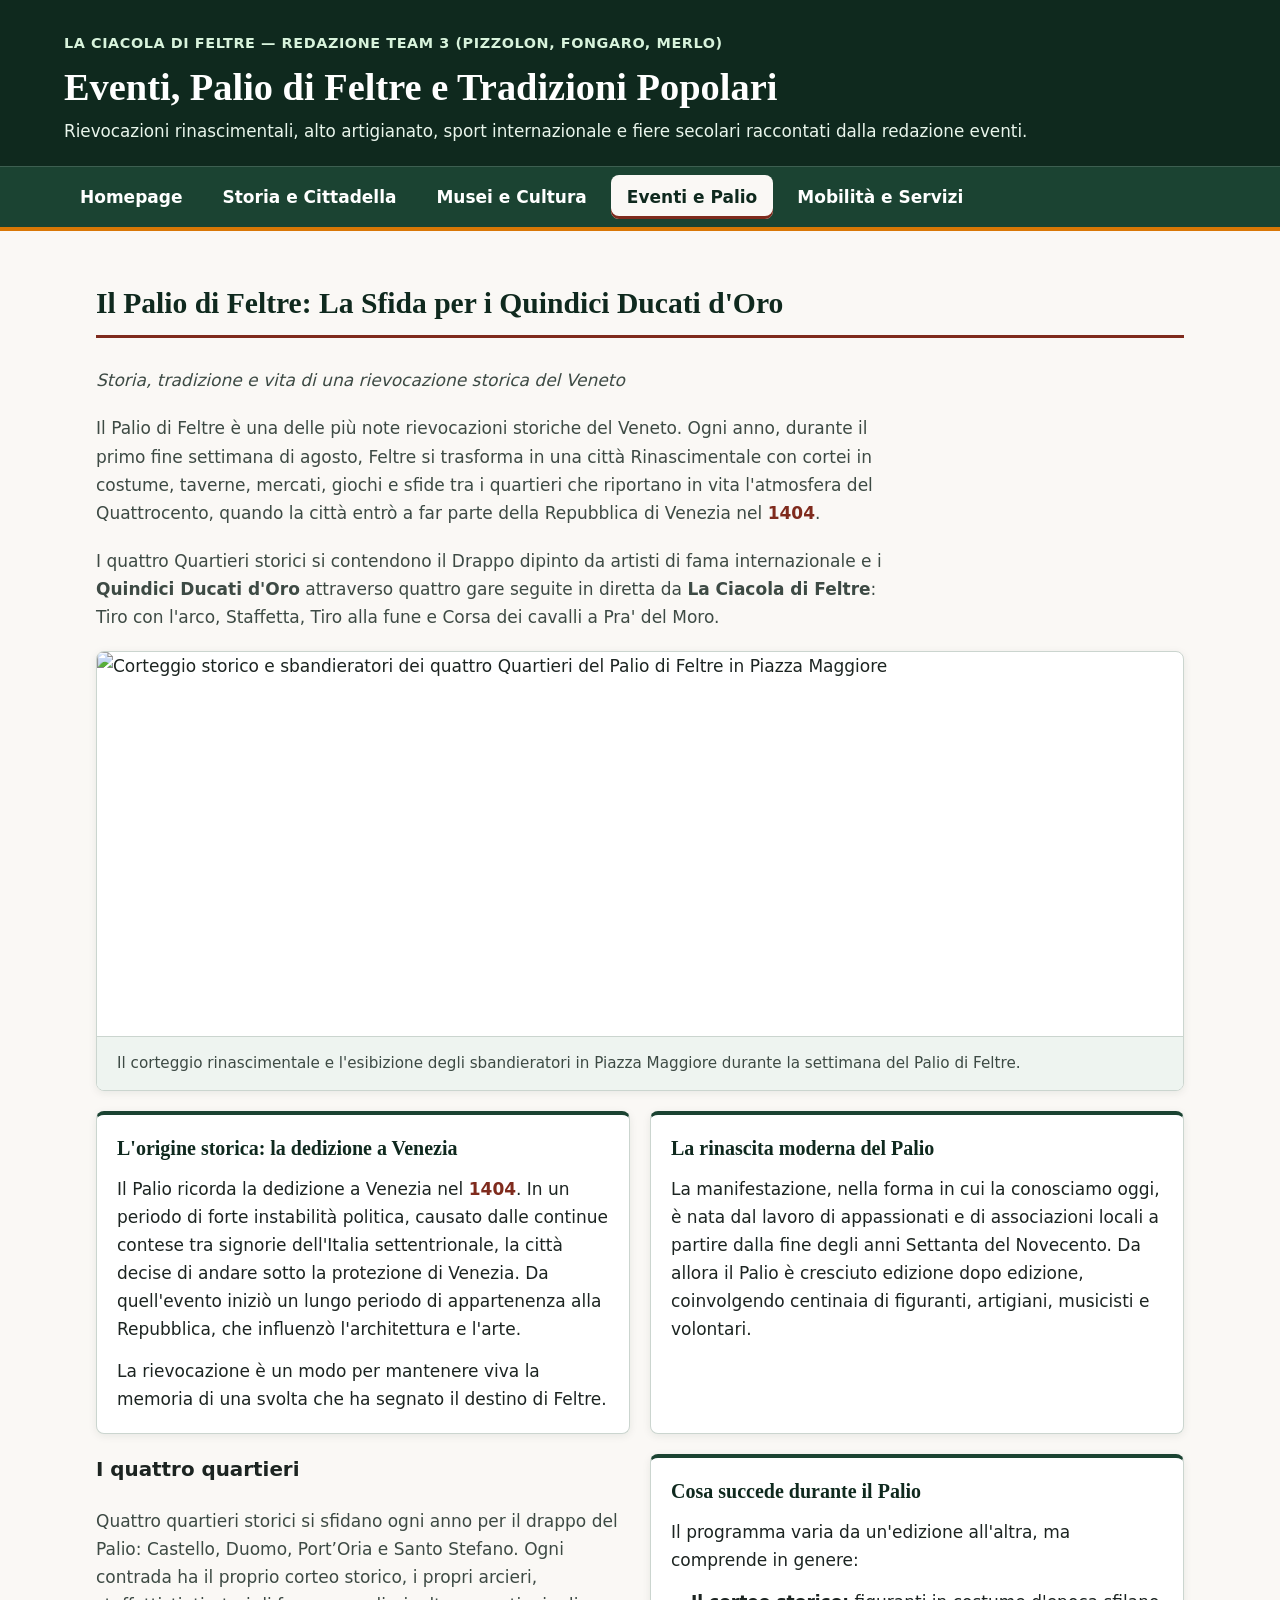
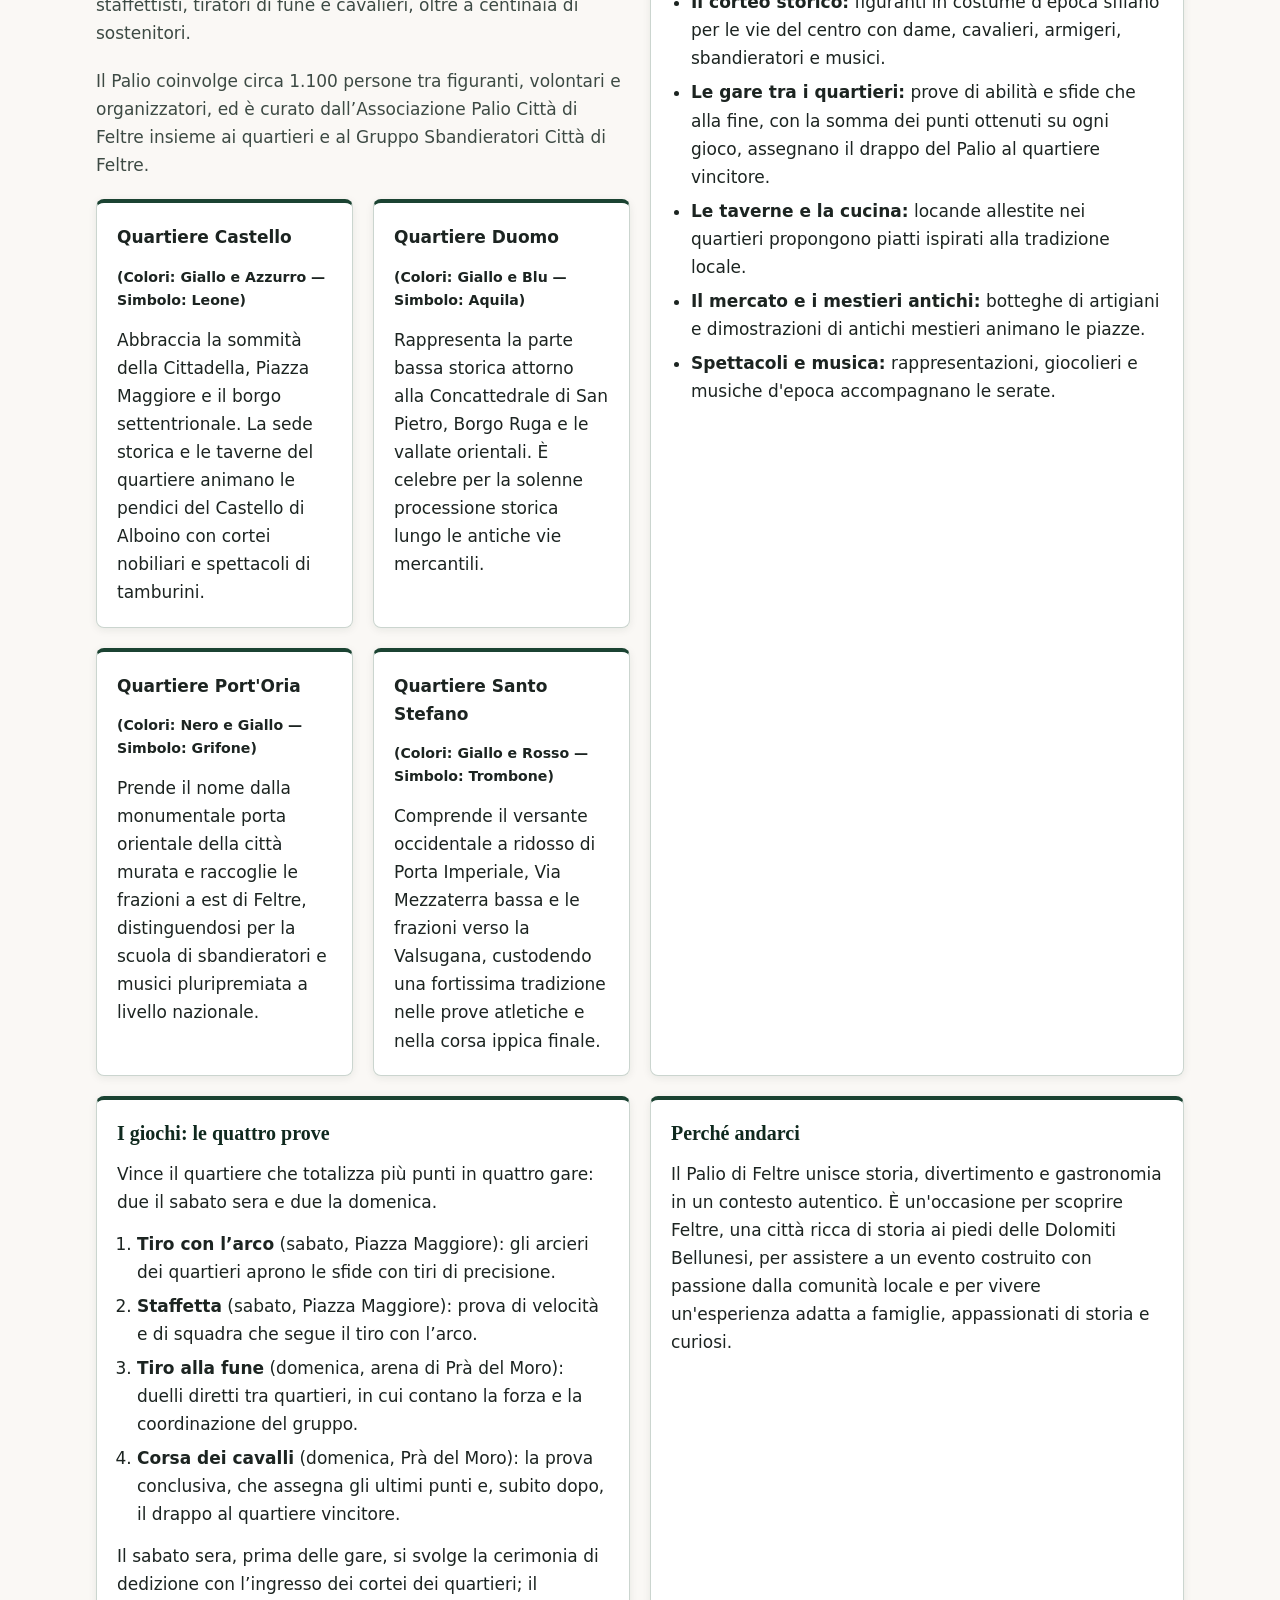
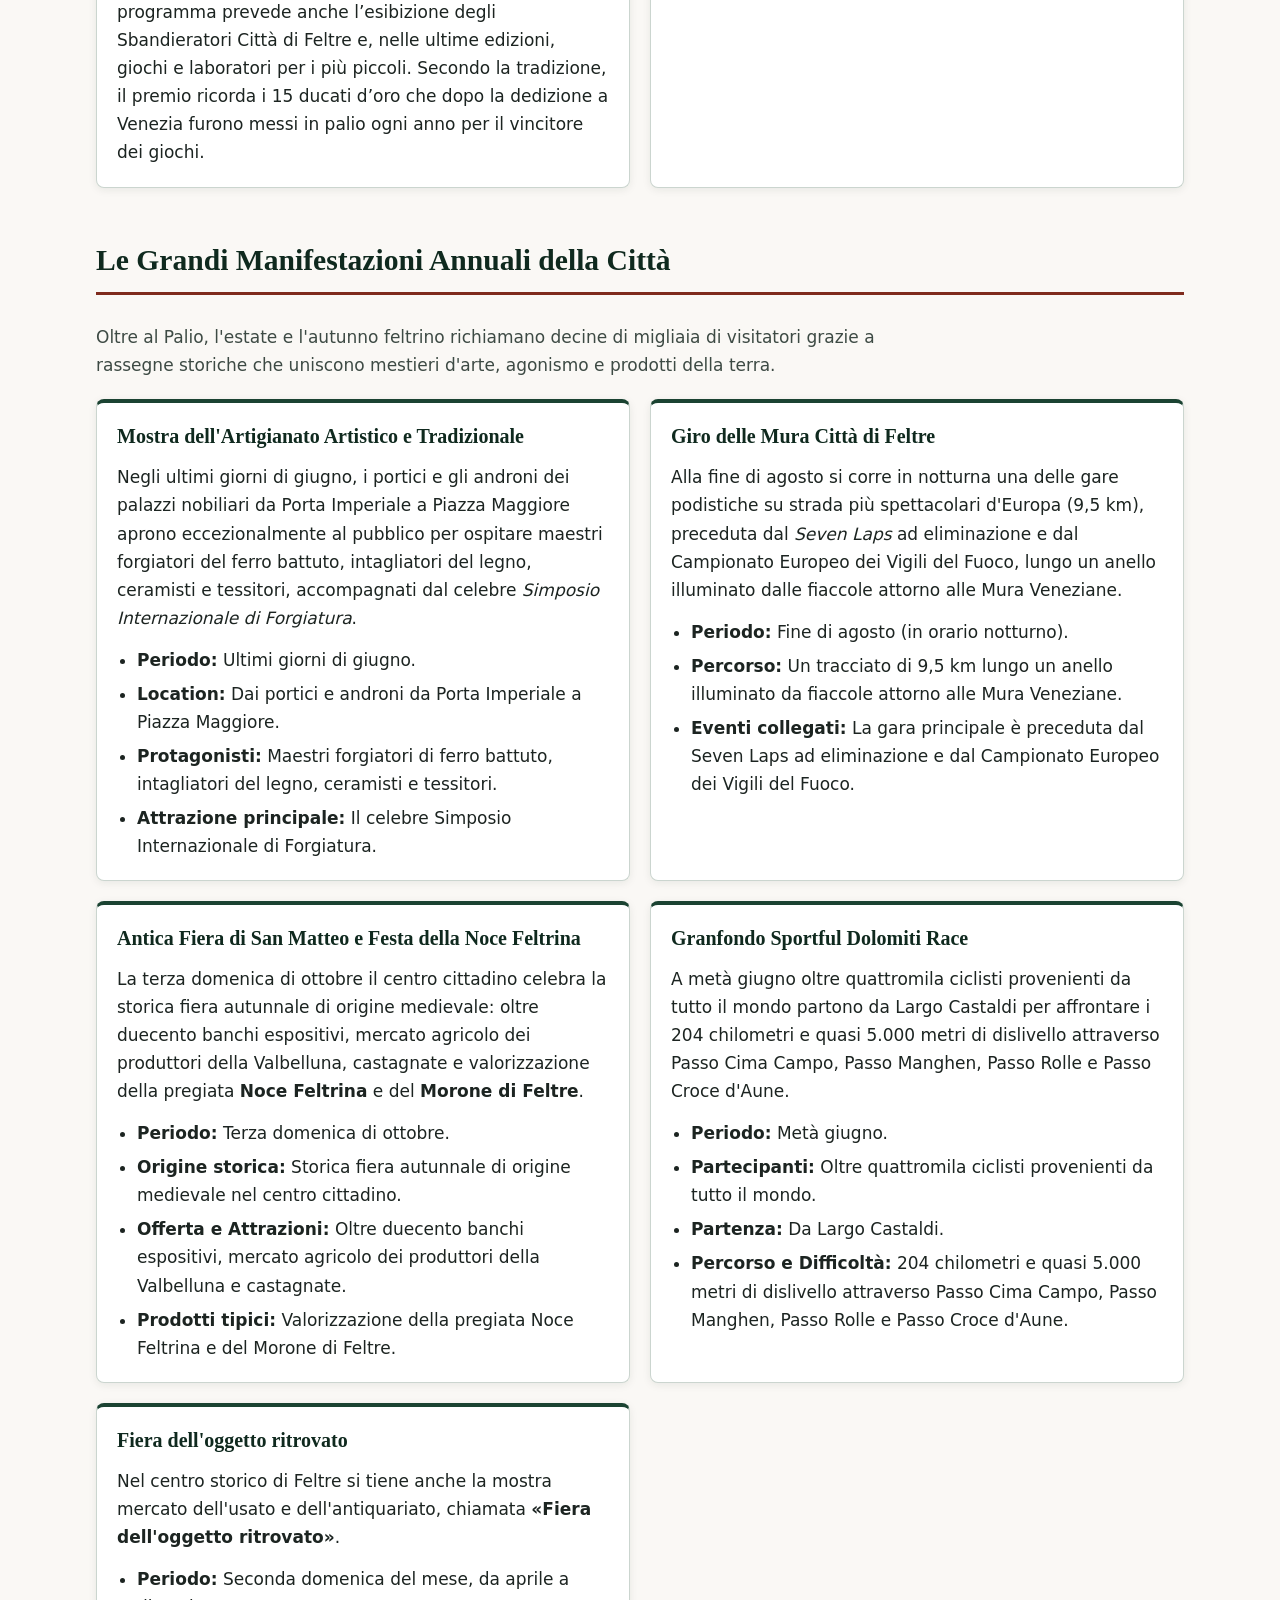
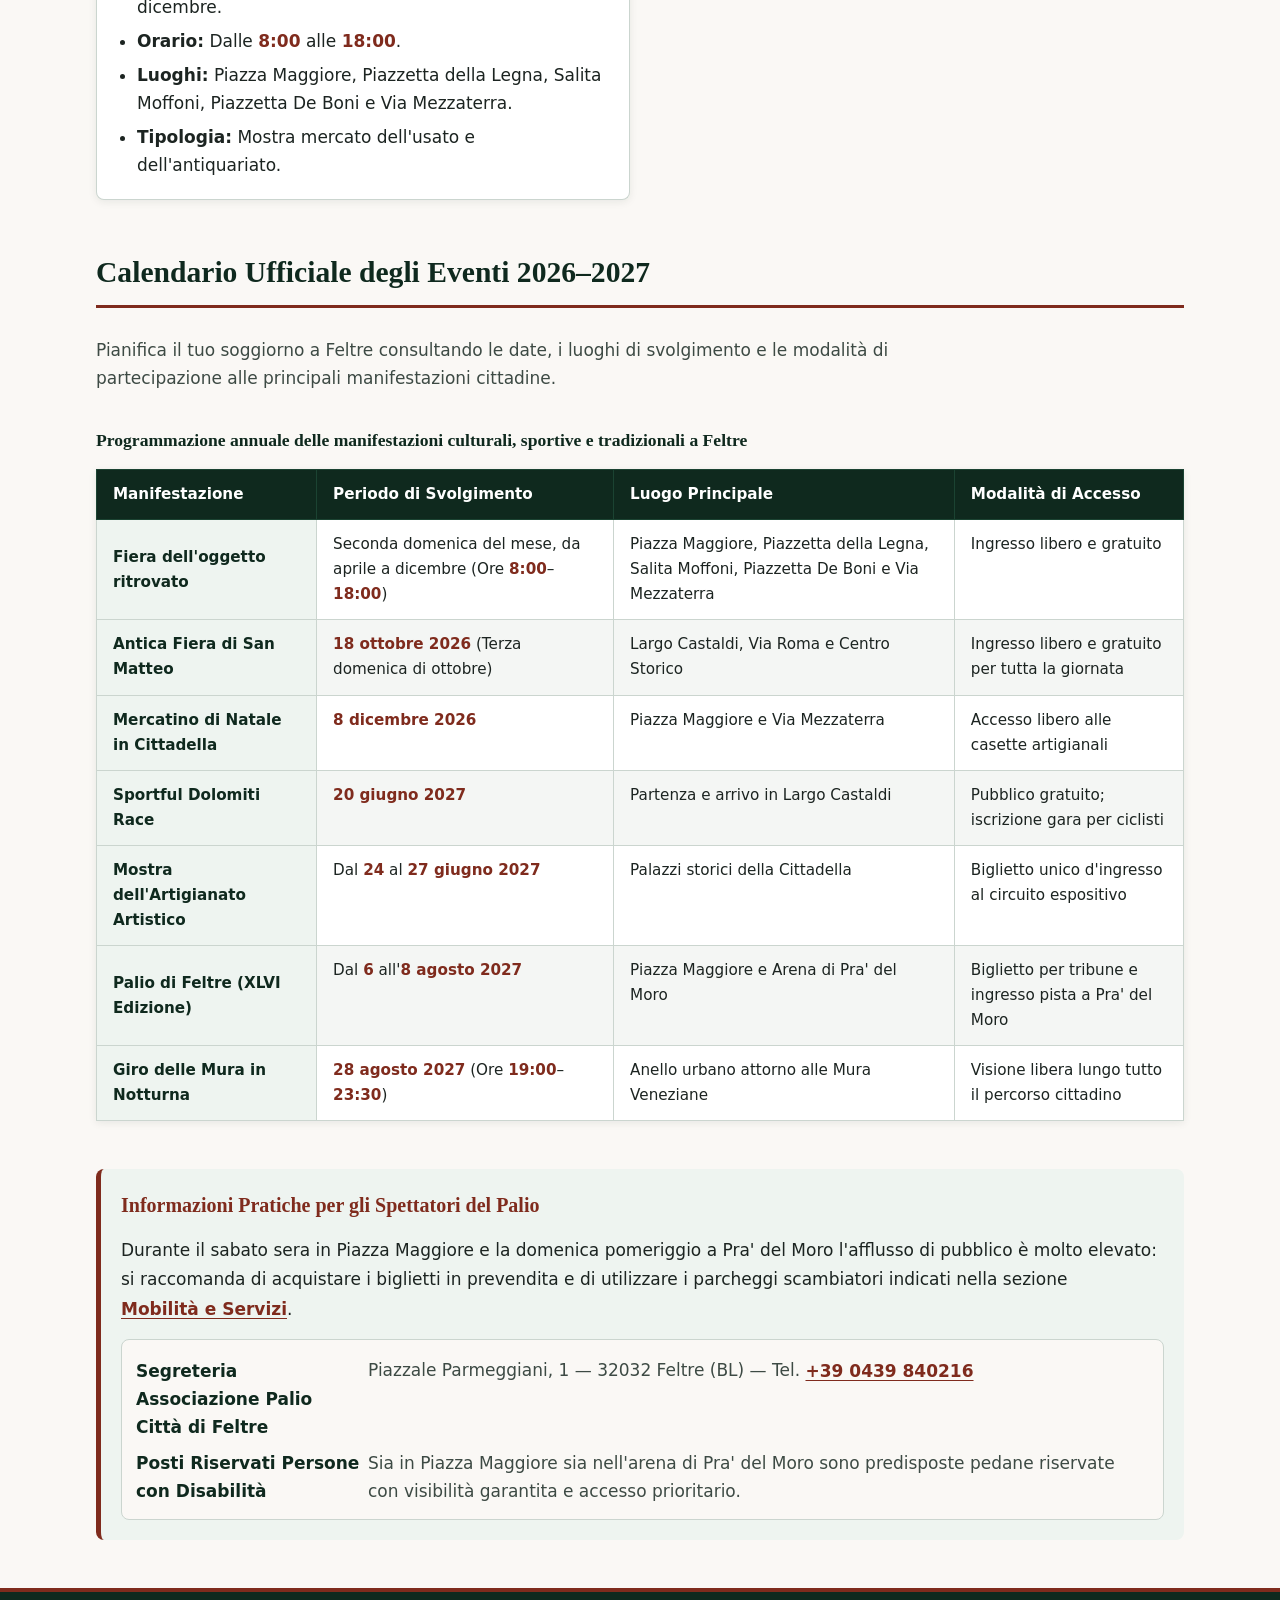
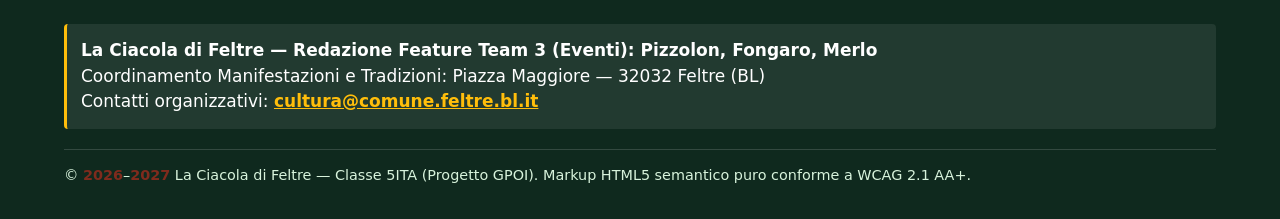
==== eventi01.html @ 7d711fff "File eventi01.html: file con le informazioni aggiunte" ====
<!DOCTYPE html>
<html lang="it">
<head>
  <meta charset="utf-8">
  <meta name="viewport" content="width=device-width, initial-scale=1.0">
  <meta name="description" content="La Ciacola di Feltre — Redazione Team 3: il Palio dei Quindici Ducati d'Oro, la Mostra dell'Artigianato Artistico, il Giro delle Mura e la Fiera di San Matteo.">
  <title>Eventi, Palio e Manifestazioni Tradizionali — La Ciacola di Feltre</title>
  <link rel="stylesheet" href="css/style.css">
</head>
<body>
  <a href="#contenuto-principale" class="salto-contenuto">Salta al contenuto principale</a>

  <header>
    <p>La Ciacola di Feltre — Redazione Team 3 (Pizzolon, Fongaro, Merlo)</p>
    <h1>Eventi, Palio di Feltre e Tradizioni Popolari</h1>
    <p>Rievocazioni rinascimentali, alto artigianato, sport internazionale e fiere secolari raccontati dalla redazione eventi.</p>
    <nav aria-label="Navigazione principale">
      <ul>
        <li><a href="index.html">Homepage</a></li>
        <li><a href="storia.html">Storia e Cittadella</a></li>
        <li><a href="musei.html">Musei e Cultura</a></li>
        <li><a href="eventi.html" aria-current="page">Eventi e Palio</a></li>
        <li><a href="mobilita.html">Mobilità e Servizi</a></li>
      </ul>
    </nav>
  </header>
  <main id="contenuto-principale">
    <section aria-labelledby="titolo-palio-feltre">
      <h2 id="titolo-palio-feltre">Il Palio di Feltre: La Sfida per i Quindici Ducati d'Oro</h2>
      <p><em>Storia, tradizione e vita di una rievocazione storica del Veneto</em></p>
      <p>Il Palio di Feltre è una delle più note rievocazioni storiche del Veneto. Ogni anno, durante il primo fine settimana di agosto, Feltre si trasforma in una città Rinascimentale con cortei in costume, taverne, mercati, giochi e sfide tra i quartieri che riportano in vita l'atmosfera del Quattrocento, quando la città entrò a far parte della Repubblica di Venezia nel <time datetime="1404">1404</time>.</p>
      <p>I quattro Quartieri storici si contendono il Drappo dipinto da artisti di fama internazionale e i <strong>Quindici Ducati d'Oro</strong> attraverso quattro gare seguite in diretta da <strong>La Ciacola di Feltre</strong>: Tiro con l'arco, Staffetta, Tiro alla fune e Corsa dei cavalli a Pra' del Moro.</p>

      <figure>
        <img src="https://primabelluno.it/media/2023/08/364768665_595101189445616_181986251767498162_n.jpg" alt="Corteggio storico e sbandieratori dei quattro Quartieri del Palio di Feltre in Piazza Maggiore" width="800" height="450">
        <figcaption>Il corteggio rinascimentale e l'esibizione degli sbandieratori in Piazza Maggiore durante la settimana del Palio di Feltre.</figcaption>
      </figure>

      <article>
        <h3>L'origine storica: la dedizione a Venezia</h3>
        <p>Il Palio ricorda la dedizione a Venezia nel <time datetime="1404">1404</time>. In un periodo di forte instabilità politica, causato dalle continue contese tra signorie dell'Italia settentrionale, la città decise di andare sotto la protezione di Venezia. Da quell'evento iniziò un lungo periodo di appartenenza alla Repubblica, che influenzò l'architettura e l'arte.</p>
        <p>La rievocazione è un modo per mantenere viva la memoria di una svolta che ha segnato il destino di Feltre.</p>
      </article>

      <article>
        <h3>La rinascita moderna del Palio</h3>
        <p>La manifestazione, nella forma in cui la conosciamo oggi, è nata dal lavoro di appassionati e di associazioni locali a partire dalla fine degli anni Settanta del Novecento. Da allora il Palio è cresciuto edizione dopo edizione, coinvolgendo centinaia di figuranti, artigiani, musicisti e volontari.</p>
      </article>

      <section aria-labelledby="titolo-quattro-quartieri">
        <h3 id="titolo-quattro-quartieri">I quattro quartieri</h3>
        <p>Quattro quartieri storici si sfidano ogni anno per il drappo del Palio: Castello, Duomo, Port’Oria e Santo Stefano. Ogni contrada ha il proprio corteo storico, i propri arcieri, staffettisti, tiratori di fune e cavalieri, oltre a centinaia di sostenitori.</p>
        <p>Il Palio coinvolge circa 1.100 persone tra figuranti, volontari e organizzatori, ed è curato dall’Associazione Palio Città di Feltre insieme ai quartieri e al Gruppo Sbandieratori Città di Feltre.</p>

        <article>
          <h4>Quartiere Castello</h4><h5>(Colori: Giallo e Azzurro — Simbolo: Leone)</h5>
          <p>Abbraccia la sommità della Cittadella, Piazza Maggiore e il borgo settentrionale. La sede storica e le taverne del quartiere animano le pendici del Castello di Alboino con cortei nobiliari e spettacoli di tamburini.</p>
        </article>

        <article>
          <h4>Quartiere Duomo</h4><h5>(Colori: Giallo e Blu — Simbolo: Aquila)</h5>
          <p>Rappresenta la parte bassa storica attorno alla Concattedrale di San Pietro, Borgo Ruga e le vallate orientali. È celebre per la solenne processione storica lungo le antiche vie mercantili.</p>
        </article>

        <article>
          <h4>Quartiere Port'Oria</h4><h5>(Colori: Nero e Giallo — Simbolo: Grifone)</h5>
          <p>Prende il nome dalla monumentale porta orientale della città murata e raccoglie le frazioni a est di Feltre, distinguendosi per la scuola di sbandieratori e musici pluripremiata a livello nazionale.</p>
        </article>

        <article>
          <h4>Quartiere Santo Stefano</h4><h5>(Colori: Giallo e Rosso — Simbolo: Trombone)</h5>
          <p>Comprende il versante occidentale a ridosso di Porta Imperiale, Via Mezzaterra bassa e le frazioni verso la Valsugana, custodendo una fortissima tradizione nelle prove atletiche e nella corsa ippica finale.</p>
        </article>
      </section>

      <article>
        <h3>Cosa succede durante il Palio</h3>
        <p>Il programma varia da un'edizione all'altra, ma comprende in genere:</p>
        <ul>
          <li><strong>Il corteo storico:</strong> figuranti in costume d'epoca sfilano per le vie del centro con dame, cavalieri, armigeri, sbandieratori e musici.</li>
          <li><strong>Le gare tra i quartieri:</strong> prove di abilità e sfide che alla fine, con la somma dei punti ottenuti su ogni gioco, assegnano il drappo del Palio al quartiere vincitore.</li>
          <li><strong>Le taverne e la cucina:</strong> locande allestite nei quartieri propongono piatti ispirati alla tradizione locale.</li>
          <li><strong>Il mercato e i mestieri antichi:</strong> botteghe di artigiani e dimostrazioni di antichi mestieri animano le piazze.</li>
          <li><strong>Spettacoli e musica:</strong> rappresentazioni, giocolieri e musiche d'epoca accompagnano le serate.</li>
        </ul>
      </article>

      <article>
        <h3>I giochi: le quattro prove</h3>
        <p>Vince il quartiere che totalizza più punti in quattro gare: due il sabato sera e due la domenica.</p>
        <ol>
          <li><strong>Tiro con l’arco</strong> (sabato, Piazza Maggiore): gli arcieri dei quartieri aprono le sfide con tiri di precisione.</li>
          <li><strong>Staffetta</strong> (sabato, Piazza Maggiore): prova di velocità e di squadra che segue il tiro con l’arco.</li>
          <li><strong>Tiro alla fune</strong> (domenica, arena di Prà del Moro): duelli diretti tra quartieri, in cui contano la forza e la coordinazione del gruppo.</li>
          <li><strong>Corsa dei cavalli</strong> (domenica, Prà del Moro): la prova conclusiva, che assegna gli ultimi punti e, subito dopo, il drappo al quartiere vincitore.</li>
        </ol>
        <p>Il sabato sera, prima delle gare, si svolge la cerimonia di dedizione con l’ingresso dei cortei dei quartieri; il programma prevede anche l’esibizione degli Sbandieratori Città di Feltre e, nelle ultime edizioni, giochi e laboratori per i più piccoli. Secondo la tradizione, il premio ricorda i 15 ducati d’oro che dopo la dedizione a Venezia furono messi in palio ogni anno per il vincitore dei giochi.</p>
      </article>

      <article>
        <h3>Perché andarci</h3>
        <p>Il Palio di Feltre unisce storia, divertimento e gastronomia in un contesto autentico. È un'occasione per scoprire Feltre, una città ricca di storia ai piedi delle Dolomiti Bellunesi, per assistere a un evento costruito con passione dalla comunità locale e per vivere un'esperienza adatta a famiglie, appassionati di storia e curiosi.</p>
      </article>
    </section>

    <section aria-labelledby="titolo-grandi-rassegne">
      <h2 id="titolo-grandi-rassegne">Le Grandi Manifestazioni Annuali della Città</h2>
      <p>Oltre al Palio, l'estate e l'autunno feltrino richiamano decine di migliaia di visitatori grazie a rassegne storiche che uniscono mestieri d'arte, agonismo e prodotti della terra.</p>

      <article> 
        <h3>Mostra dell'Artigianato Artistico e Tradizionale</h3>
        <p>Negli ultimi giorni di giugno, i portici e gli androni dei palazzi nobiliari da Porta Imperiale a Piazza Maggiore aprono eccezionalmente al pubblico per ospitare maestri forgiatori del ferro battuto, intagliatori del legno, ceramisti e tessitori, accompagnati dal celebre <em>Simposio Internazionale di Forgiatura</em>.</p>
        <ul>
          <li><strong>Periodo:</strong> Ultimi giorni di giugno.</li>
          <li><strong>Location:</strong> Dai portici e androni da Porta Imperiale a Piazza Maggiore.</li>
          <li><strong>Protagonisti:</strong> Maestri forgiatori di ferro battuto, intagliatori del legno, ceramisti e tessitori.</li>
          <li><strong>Attrazione principale:</strong> Il celebre Simposio Internazionale di Forgiatura.</li>
        </ul>
      </article>

      <!-- Contenitore della seconda manifestazione -->
      <article>
        <h3>Giro delle Mura Città di Feltre</h3>
        <p>Alla fine di agosto si corre in notturna una delle gare podistiche su strada più spettacolari d'Europa (9,5 km), preceduta dal <em>Seven Laps</em> ad eliminazione e dal Campionato Europeo dei Vigili del Fuoco, lungo un anello illuminato dalle fiaccole attorno alle Mura Veneziane.</p>
        <ul>
          <li><strong>Periodo:</strong> Fine di agosto (in orario notturno).</li>
          <li><strong>Percorso:</strong> Un tracciato di 9,5 km lungo un anello illuminato da fiaccole attorno alle Mura Veneziane.</li>
          <li><strong>Eventi collegati:</strong> La gara principale è preceduta dal Seven Laps ad eliminazione e dal Campionato Europeo dei Vigili del Fuoco.</li>
        </ul>
      </article>

      <!-- Contenitore della terza manifestazione -->
      <article>
        <h3>Antica Fiera di San Matteo e Festa della Noce Feltrina</h3>
        <p>La terza domenica di ottobre il centro cittadino celebra la storica fiera autunnale di origine medievale: oltre duecento banchi espositivi, mercato agricolo dei produttori della Valbelluna, castagnate e valorizzazione della pregiata <strong>Noce Feltrina</strong> e del <strong>Morone di Feltre</strong>.</p>
        <ul>
          <li><strong>Periodo:</strong> Terza domenica di ottobre.</li>
          <li><strong>Origine storica:</strong> Storica fiera autunnale di origine medievale nel centro cittadino.</li>
          <li><strong>Offerta e Attrazioni:</strong> Oltre duecento banchi espositivi, mercato agricolo dei produttori della Valbelluna e castagnate.</li>
          <li><strong>Prodotti tipici:</strong> Valorizzazione della pregiata Noce Feltrina e del Morone di Feltre.</li>
        </ul>
      </article>

      <!-- Contenitore della quarta manifestazione -->
      <article>
        <h3>Granfondo Sportful Dolomiti Race</h3>
        <p>A metà giugno oltre quattromila ciclisti provenienti da tutto il mondo partono da Largo Castaldi per affrontare i 204 chilometri e quasi 5.000 metri di dislivello attraverso Passo Cima Campo, Passo Manghen, Passo Rolle e Passo Croce d'Aune.</p>
        <ul>
          <li><strong>Periodo:</strong> Metà giugno.</li>
          <li><strong>Partecipanti:</strong> Oltre quattromila ciclisti provenienti da tutto il mondo.</li>
          <li><strong>Partenza:</strong> Da Largo Castaldi.</li>
          <li><strong>Percorso e Difficoltà:</strong> 204 chilometri e quasi 5.000 metri di dislivello attraverso Passo Cima Campo, Passo Manghen, Passo Rolle e Passo Croce d'Aune.</li>
        </ul>
      </article>

      <!-- Contenitore della quinta manifestazione -->
      <article>
        <h3>Fiera dell'oggetto ritrovato</h3>
        <p>Nel centro storico di Feltre si tiene anche la mostra mercato dell'usato e dell'antiquariato, chiamata <strong>«Fiera dell'oggetto ritrovato»</strong>.</p>
        <ul>
          <li><strong>Periodo:</strong> Seconda domenica del mese, da aprile a dicembre.</li>
          <li><strong>Orario:</strong> Dalle <time datetime="08:00">8:00</time> alle <time datetime="18:00">18:00</time>.</li>
          <li><strong>Luoghi:</strong> Piazza Maggiore, Piazzetta della Legna, Salita Moffoni, Piazzetta De Boni e Via Mezzaterra.</li>
          <li><strong>Tipologia:</strong> Mostra mercato dell'usato e dell'antiquariato.</li>
        </ul>
      </article>
    </section>
        
    <section aria-labelledby="titolo-calendario-tabella">
      <h2 id="titolo-calendario-tabella">Calendario Ufficiale degli Eventi 2026–2027</h2>
      <p>Pianifica il tuo soggiorno a Feltre consultando le date, i luoghi di svolgimento e le modalità di partecipazione alle principali manifestazioni cittadine.</p>

      <table>
        <caption>Programmazione annuale delle manifestazioni culturali, sportive e tradizionali a Feltre</caption>
        <thead>
          <tr>
            <th scope="col">Manifestazione</th>
            <th scope="col">Periodo di Svolgimento</th>
            <th scope="col">Luogo Principale</th>
            <th scope="col">Modalità di Accesso</th>
          </tr>
        </thead>
        <tbody>
          <tr>
            <th scope="row">Fiera dell'oggetto ritrovato</th>
            <td>Seconda domenica del mese, da aprile a dicembre (Ore <time datetime="08:00">8:00</time>–<time datetime="18:00">18:00</time>)</td>
            <td>Piazza Maggiore, Piazzetta della Legna, Salita Moffoni, Piazzetta De Boni e Via Mezzaterra</td>
            <td>Ingresso libero e gratuito</td>
          </tr>
          <tr>
            <th scope="row">Antica Fiera di San Matteo</th>
            <td><time datetime="2026-10-18">18 ottobre 2026</time> (Terza domenica di ottobre)</td>
            <td>Largo Castaldi, Via Roma e Centro Storico</td>
            <td>Ingresso libero e gratuito per tutta la giornata</td>
          </tr>
          <tr>
            <th scope="row">Mercatino di Natale in Cittadella</th>
            <td><time datetime="2026-12-08">8 dicembre 2026</time></td>
            <td>Piazza Maggiore e Via Mezzaterra</td>
            <td>Accesso libero alle casette artigianali</td>
          </tr>
          <tr>
            <th scope="row">Sportful Dolomiti Race</th>
            <td><time datetime="2027-06-20">20 giugno 2027</time></td>
            <td>Partenza e arrivo in Largo Castaldi</td>
            <td>Pubblico gratuito; iscrizione gara per ciclisti</td>
          </tr>
          <tr>
            <th scope="row">Mostra dell'Artigianato Artistico</th>
            <td>Dal <time datetime="2027-06-24">24</time> al <time datetime="2027-06-27">27 giugno 2027</time></td>
            <td>Palazzi storici della Cittadella</td>
            <td>Biglietto unico d'ingresso al circuito espositivo</td>
          </tr>
          <tr>
            <th scope="row">Palio di Feltre (XLVI Edizione)</th>
            <td>Dal <time datetime="2027-08-06">6</time> all'<time datetime="2027-08-08">8 agosto 2027</time></td>
            <td>Piazza Maggiore e Arena di Pra' del Moro</td>
            <td>Biglietto per tribune e ingresso pista a Pra' del Moro</td>
          </tr>
          <tr>
            <th scope="row">Giro delle Mura in Notturna</th>
            <td><time datetime="2027-08-28">28 agosto 2027</time> (Ore <time datetime="19:00">19:00</time>–<time datetime="23:30">23:30</time>)</td>
            <td>Anello urbano attorno alle Mura Veneziane</td>
            <td>Visione libera lungo tutto il percorso cittadino</td>
          </tr>
        </tbody>
      </table>
    </section>

    <aside aria-labelledby="titolo-consigli-palio">
      <h2 id="titolo-consigli-palio">Informazioni Pratiche per gli Spettatori del Palio</h2>
      <p>Durante il sabato sera in Piazza Maggiore e la domenica pomeriggio a Pra' del Moro l'afflusso di pubblico è molto elevato: si raccomanda di acquistare i biglietti in prevendita e di utilizzare i parcheggi scambiatori indicati nella sezione <a href="mobilita.html">Mobilità e Servizi</a>.</p>
      <dl>
        <dt>Segreteria Associazione Palio Città di Feltre</dt>
        <dd>Piazzale Parmeggiani, 1 — 32032 Feltre (BL) — Tel. <a href="tel:+390439840216">+39 0439 840216</a></dd>
        <dt>Posti Riservati Persone con Disabilità</dt>
        <dd>Sia in Piazza Maggiore sia nell'arena di Pra' del Moro sono predisposte pedane riservate con visibilità garantita e accesso prioritario.</dd>
      </dl>
    </aside>
  </main>

  

  <footer>
    <address>
      <strong>La Ciacola di Feltre — Redazione Feature Team 3 (Eventi): Pizzolon, Fongaro, Merlo</strong><br>
      Coordinamento Manifestazioni e Tradizioni: Piazza Maggiore — 32032 Feltre (BL)<br>
      Contatti organizzativi: <a href="mailto:cultura@comune.feltre.bl.it">cultura@comune.feltre.bl.it</a>
    </address>
    <p>&copy; <time datetime="2026">2026</time>–<time datetime="2027">2027</time> La Ciacola di Feltre — Classe 5ITA (Progetto GPOI). Markup HTML5 semantico puro conforme a WCAG 2.1 AA+.</p>
  </footer>
</body>
</html>
---- css/style.css ----
/* ==========================================================================
   PORTALE TURISTICO E CULTURALE CITTÀ DI FELTRE — "LA CIACCOLA"
   Classe 5ITA - Progetto GPOI (A.S. 2026/2027)
   Architettura CSS Mobile-First per HTML5 Semantico Puro (Zero div / Zero span)
   Conformità Accessibilità: WCAG 2.1 Livello AA+ (Contrasto >= 4.5:1)
   ========================================================================== */

:root {
  /* Palette Cromatica Istituzionale — Territorio Feltrino & Dolomiti Bellunesi */
  --colore-primario: #1b4332;          /* Verde Bosco Dolomitico (Contrasto su bianco: 10.8:1) */
  --colore-primario-scuro: #0f291e;    /* Verde Abete Profondo per header/footer (Contrasto: 15.2:1) */
  --colore-secondario: #7f2b1d;        /* Rosso Mattone Veneziano (Contrasto su bianco: 7.9:1) */
  --colore-accento: #d97706;           /* Oro Antico Palio di Feltre per bordi e dettagli */
  --colore-focus: #ffbe0b;             /* Giallo Ambra ad alto contrasto per :focus-visible */

  /* Superfici e Sfondi (Pietra Dolomia & Carta Antica) */
  --sfondo-pagina: #faf8f5;            /* Pietra Dolomia chiara */
  --sfondo-superficie: #ffffff;        /* Bianco puro per schede <article> e tabelle */
  --sfondo-evidenza: #eef4f0;          /* Salvia chiarissimo per <aside> e <figure> */
  --sfondo-tabella-pari: #f4f6f4;      /* Riga alternata tabelle per scansionabilità */

  /* Tipografia e Testi (Contrasto elevato AAA) */
  --testo-principale: #1c2421;         /* Antracite Dolomitica (Contrasto su sfondo: 15.1:1) */
  --testo-secondario: #3d4a44;         /* Grigio Ardesia Scuro (Contrasto su sfondo: 8.6:1) */
  --testo-chiaro: #ffffff;             /* Testo su superfici scure */
  --colore-bordo: #cbd5cf;             /* Bordo delicato ad alta leggibilità */

  /* Tipografia fluida e scale metriche */
  --font-titoli: Georgia, "Times New Roman", Times, serif;
  --font-corpo: system-ui, -apple-system, "Segoe UI", Roboto, "Helvetica Neue", Arial, sans-serif;
  --font-mono: ui-monospace, SFMono-Regular, Menlo, Monaco, Consolas, monospace;

  /* Spaziature e Layout */
  --spazio-xs: 0.5rem;
  --spazio-sm: 0.875rem;
  --spazio-md: 1.25rem;
  --spazio-lg: 2rem;
  --spazio-xl: 3rem;
  --larghezza-max: 72rem;              /* 1152px max container */
  --raggio-bordo: 0.5rem;
  --ombra-scheda: 0 2px 8px rgba(15, 41, 30, 0.08);
}

/* ==========================================================================
   1. RESET MODERNO & BASE ACCESSIBILE
   ========================================================================== */

*,
*::before,
*::after {
  box-sizing: border-box;
  margin: 0;
  padding: 0;
}

html {
  font-size: 100%;
  scroll-behavior: smooth;
  -webkit-text-size-adjust: 100%;
}

@media (prefers-reduced-motion: reduce) {
  html {
    scroll-behavior: auto;
  }
  *,
  *::before,
  *::after {
    animation-duration: 0.01ms !important;
    animation-iteration-count: 1 !important;
    transition-duration: 0.01ms !important;
  }
}

body {
  font-family: var(--font-corpo);
  font-size: 1.0625rem;
  line-height: 1.65;
  color: var(--testo-principale);
  background-color: var(--sfondo-pagina);
  display: flex;
  flex-direction: column;
  min-height: 100vh;
}

/* ==========================================================================
   2. ACCESSIBILITÀ DA TASTIERA: FOCUS VISIBILE & SKIP-LINK (WCAG 2.1 AA+)
   ========================================================================== */

:focus-visible {
  outline: 3px solid var(--colore-secondario);
  outline-offset: 3px;
}

header :focus-visible,
nav :focus-visible,
footer :focus-visible {
  outline: 3px solid var(--colore-focus);
  outline-offset: 3px;
}

.salto-contenuto {
  position: absolute;
  top: -10rem;
  left: var(--spazio-md);
  z-index: 1000;
  background-color: var(--colore-focus);
  color: #000000;
  font-weight: 700;
  padding: 0.75rem 1.25rem;
  border-radius: 0 0 var(--raggio-bordo) var(--raggio-bordo);
  text-decoration: none;
  border: 2px solid #000000;
  box-shadow: 0 4px 12px rgba(0, 0, 0, 0.25);
}

.salto-contenuto:focus {
  top: 0;
  outline: 3px solid #000000;
  outline-offset: 2px;
}

/* ==========================================================================
   3. INTESTAZIONE (<header>) E NAVIGAZIONE GLOBALE UNIFICATA (<nav>)
   ========================================================================== */

body > header {
  background-color: var(--colore-primario-scuro);
  color: var(--testo-chiaro);
  border-bottom: 4px solid var(--colore-accento);
  padding: var(--spazio-md) var(--spazio-md) 0;
}

body > header > p {
  max-width: var(--larghezza-max);
  margin: 0 auto var(--spazio-xs);
  font-size: 0.9rem;
  letter-spacing: 0.04em;
  text-transform: uppercase;
  color: #d8f3dc;
  font-weight: 600;
}

body > header > h1 {
  max-width: var(--larghezza-max);
  margin: 0 auto var(--spazio-xs);
  font-family: var(--font-titoli);
  font-size: clamp(1.65rem, 3.5vw, 2.4rem);
  line-height: 1.2;
  color: var(--testo-chiaro);
}

body > header > p + p,
body > header > h1 + p {
  max-width: var(--larghezza-max);
  margin: 0 auto var(--spazio-md);
  font-size: 1.05rem;
  color: #e9f5ec;
  text-transform: none;
  letter-spacing: normal;
  font-weight: 400;
}

nav[aria-label="Navigazione principale"] {
  background-color: var(--colore-primario);
  margin: 0 calc(var(--spazio-md) * -1);
  padding: 0 var(--spazio-md);
  border-top: 1px solid rgba(255, 255, 255, 0.15);
}

nav[aria-label="Navigazione principale"] > ul {
  list-style: none;
  max-width: var(--larghezza-max);
  margin: 0 auto;
  display: flex;
  flex-direction: column;
  gap: 0.25rem;
  padding: var(--spazio-xs) 0;
}

nav[aria-label="Navigazione principale"] a {
  display: flex;
  align-items: center;
  min-height: 44px; /* Target di tocco minimo WCAG >= 44x44px */
  padding: 0.5rem 1rem;
  color: var(--testo-chiaro);
  text-decoration: none;
  font-weight: 600;
  border-radius: var(--raggio-bordo);
  transition: background-color 0.15s ease;
}

nav[aria-label="Navigazione principale"] a:hover {
  background-color: rgba(255, 255, 255, 0.14);
  text-decoration: underline;
}

nav[aria-label="Navigazione principale"] a[aria-current="page"] {
  background-color: var(--sfondo-pagina);
  color: var(--colore-primario-scuro);
  font-weight: 700;
  box-shadow: inset 0 -3px 0 var(--colore-secondario);
}

/* ==========================================================================
   4. CORPO CENTRALE (<main>), SEZIONI (<section>), ARTICOLI (<article>)
   ========================================================================== */

main {
  flex: 1;
  width: 100%;
  max-width: var(--larghezza-max);
  margin: 0 auto;
  padding: var(--spazio-lg) var(--spazio-md);
  display: flex;
  flex-direction: column;
  gap: var(--spazio-xl);
}

section {
  display: grid;
  grid-template-columns: 1fr;
  gap: var(--spazio-md);
}

section > h2 {
  grid-column: 1 / -1;
  font-family: var(--font-titoli);
  font-size: clamp(1.4rem, 2.5vw, 1.85rem);
  color: var(--colore-primario-scuro);
  border-bottom: 3px solid var(--colore-secondario);
  padding-bottom: var(--spazio-xs);
  margin-bottom: var(--spazio-xs);
}

section > p {
  grid-column: 1 / -1;
  color: var(--testo-secondario);
  max-width: 75ch;
}

article {
  background-color: var(--sfondo-superficie);
  border: 1px solid var(--colore-bordo);
  border-top: 4px solid var(--colore-primario);
  border-radius: var(--raggio-bordo);
  padding: var(--spazio-md);
  box-shadow: var(--ombra-scheda);
  display: flex;
  flex-direction: column;
  gap: var(--spazio-sm);
}

article h3 {
  font-family: var(--font-titoli);
  font-size: 1.25rem;
  color: var(--colore-primario-scuro);
  line-height: 1.3;
}

article p,
article ul,
article ol,
article dl {
  color: var(--testo-principale);
}

article ul,
article ol,
aside ul,
aside ol {
  padding-left: 1.25rem;
  display: flex;
  flex-direction: column;
  gap: 0.375rem;
}

article a,
section a,
aside a {
  color: var(--colore-secondario);
  font-weight: 600;
  text-underline-offset: 0.2em;
  display: inline-block;
  padding: 0.15rem 0;
}

article a:hover,
section a:hover,
aside a:hover {
  color: var(--colore-primario-scuro);
  text-decoration-thickness: 2px;
}

/* ==========================================================================
   5. APPROFONDIMENTI (<aside>), IMMAGINI (<figure>) E LISTE (<dl>)
   ========================================================================== */

aside {
  background-color: var(--sfondo-evidenza);
  border-left: 5px solid var(--colore-secondario);
  border-radius: var(--raggio-bordo);
  padding: var(--spazio-md);
  display: flex;
  flex-direction: column;
  gap: var(--spazio-sm);
}

aside h2,
aside h3 {
  font-family: var(--font-titoli);
  color: var(--colore-secondario);
  font-size: 1.25rem;
}

figure {
  grid-column: 1 / -1;
  background-color: var(--sfondo-superficie);
  border: 1px solid var(--colore-bordo);
  border-radius: var(--raggio-bordo);
  overflow: hidden;
  box-shadow: var(--ombra-scheda);
}

figure img {
  display: block;
  width: 100%;
  height: auto;
  max-height: 24rem;
  object-fit: cover;
}

figcaption {
  padding: var(--spazio-sm) var(--spazio-md);
  font-size: 0.95rem;
  color: var(--testo-secondario);
  background-color: var(--sfondo-evidenza);
  border-top: 1px solid var(--colore-bordo);
}

dl {
  display: grid;
  grid-template-columns: 1fr;
  gap: var(--spazio-xs);
  background-color: var(--sfondo-pagina);
  padding: var(--spazio-sm);
  border-radius: var(--raggio-bordo);
  border: 1px solid var(--colore-bordo);
}

dt {
  font-weight: 700;
  color: var(--colore-primario-scuro);
}

dd {
  margin-bottom: var(--spazio-xs);
  color: var(--testo-secondario);
}

time {
  font-weight: 600;
  color: var(--colore-secondario);
}

address {
  font-style: normal;
  background-color: var(--sfondo-pagina);
  padding: var(--spazio-sm);
  border-left: 3px solid var(--colore-primario);
  border-radius: 0.25rem;
  line-height: 1.5;
}

blockquote {
  grid-column: 1 / -1;
  background-color: var(--sfondo-evidenza);
  border-left: 4px solid var(--colore-accento);
  padding: var(--spazio-md);
  font-style: italic;
  color: var(--testo-principale);
  border-radius: var(--raggio-bordo);
}

/* ==========================================================================
   6. TABELLE DATI ACCESSIBILI (<table>, <caption>, <th scope="...">)
   ========================================================================== */

table {
  grid-column: 1 / -1;
  width: 100%;
  border-collapse: collapse;
  background-color: var(--sfondo-superficie);
  border: 1px solid var(--colore-bordo);
  box-shadow: var(--ombra-scheda);
  font-size: 0.95rem;
}

caption {
  caption-side: top;
  text-align: left;
  font-family: var(--font-titoli);
  font-weight: 700;
  font-size: 1.1rem;
  color: var(--colore-primario-scuro);
  padding: var(--spazio-sm) 0;
}

thead th {
  background-color: var(--colore-primario-scuro);
  color: var(--testo-chiaro);
  text-align: left;
  padding: 0.75rem 1rem;
  font-weight: 700;
  border: 1px solid var(--colore-primario);
}

tbody th[scope="row"] {
  background-color: var(--sfondo-evidenza);
  color: var(--colore-primario-scuro);
  text-align: left;
  font-weight: 700;
  padding: 0.75rem 1rem;
  border: 1px solid var(--colore-bordo);
}

td {
  padding: 0.75rem 1rem;
  border: 1px solid var(--colore-bordo);
  color: var(--testo-principale);
  vertical-align: top;
}

tbody tr:nth-child(even) td {
  background-color: var(--sfondo-tabella-pari);
}

/* ==========================================================================
   7. PIÈ DI PAGINA UNIFICATO (<footer>)
   ========================================================================== */

body > footer {
  background-color: var(--colore-primario-scuro);
  color: var(--testo-chiaro);
  border-top: 4px solid var(--colore-secondario);
  padding: var(--spazio-lg) var(--spazio-md);
  margin-top: auto;
}

body > footer > section,
body > footer > address,
body > footer > p {
  max-width: var(--larghezza-max);
  margin: 0 auto var(--spazio-md);
}

body > footer address {
  background-color: rgba(255, 255, 255, 0.08);
  color: var(--testo-chiaro);
  border-left-color: var(--colore-focus);
}

body > footer a {
  color: var(--colore-focus);
  font-weight: 600;
}

body > footer p:last-child {
  margin-bottom: 0;
  font-size: 0.9rem;
  color: #d8f3dc;
  border-top: 1px solid rgba(255, 255, 255, 0.15);
  padding-top: var(--spazio-sm);
}

/* ==========================================================================
   8. BREAKPOINT RESPONSIVE (TABLET & DESKTOP — MOBILE FIRST)
   ========================================================================== */

@media (min-width: 48rem) {
  nav[aria-label="Navigazione principale"] > ul {
    flex-direction: row;
    flex-wrap: wrap;
    gap: 0.5rem;
  }

  section {
    grid-template-columns: repeat(2, 1fr);
  }

  dl {
    grid-template-columns: minmax(10rem, 14rem) 1fr;
    align-items: baseline;
  }

  dd {
    margin-bottom: 0;
  }
}

@media (min-width: 68rem) {
  body > header {
    padding: var(--spazio-lg) var(--spazio-lg) 0;
  }

  nav[aria-label="Navigazione principale"] {
    margin: 0 calc(var(--spazio-lg) * -1);
    padding: 0 var(--spazio-lg);
  }

  main {
    padding: var(--spazio-xl) var(--spazio-lg);
  }
}

/* ==========================================================================
   9. FOGLIO DI STAMPA (@media print)
   ========================================================================== */

@media print {
  .salto-contenuto,
  nav[aria-label="Navigazione principale"] {
    display: none;
  }

  body {
    background-color: #ffffff;
    color: #000000;
    font-size: 11pt;
  }

  body > header,
  body > footer,
  article,
  aside,
  table {
    background-color: #ffffff;
    color: #000000;
    box-shadow: none;
    border-color: #000000;
  }
}
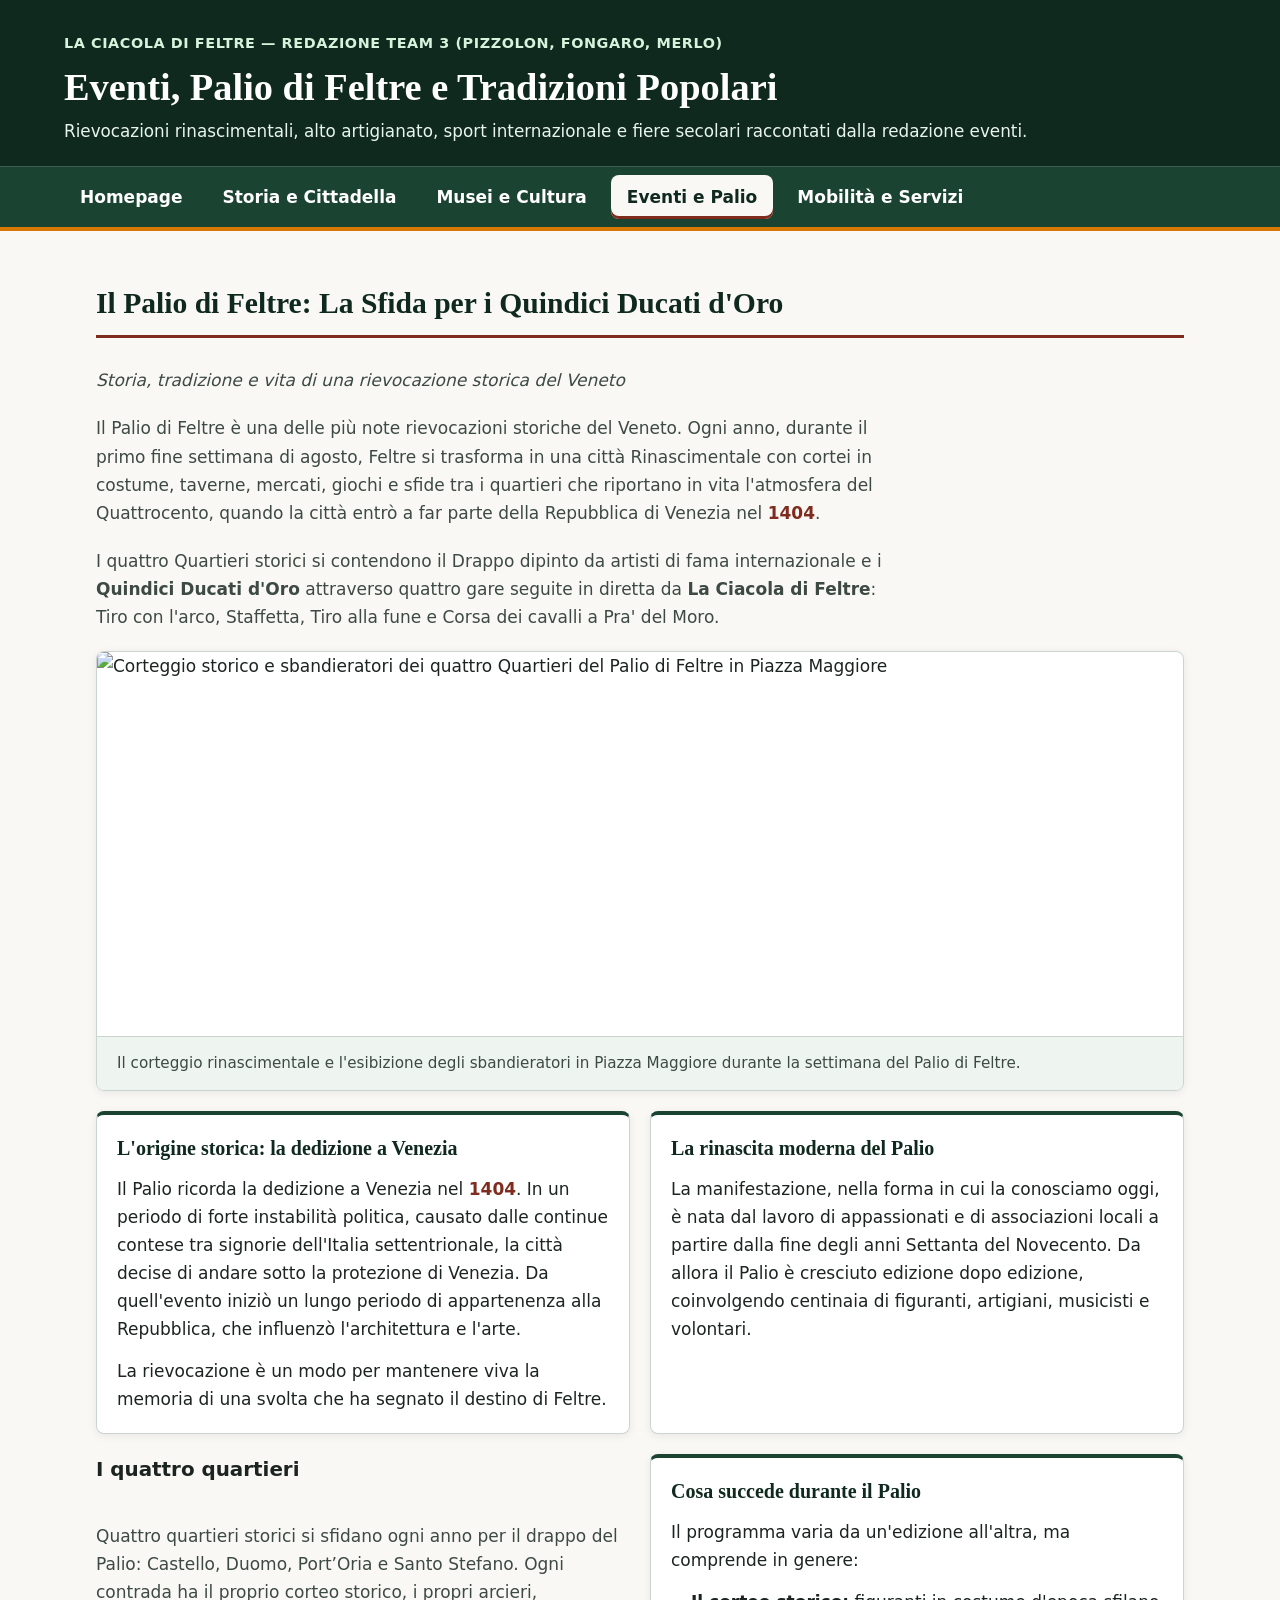
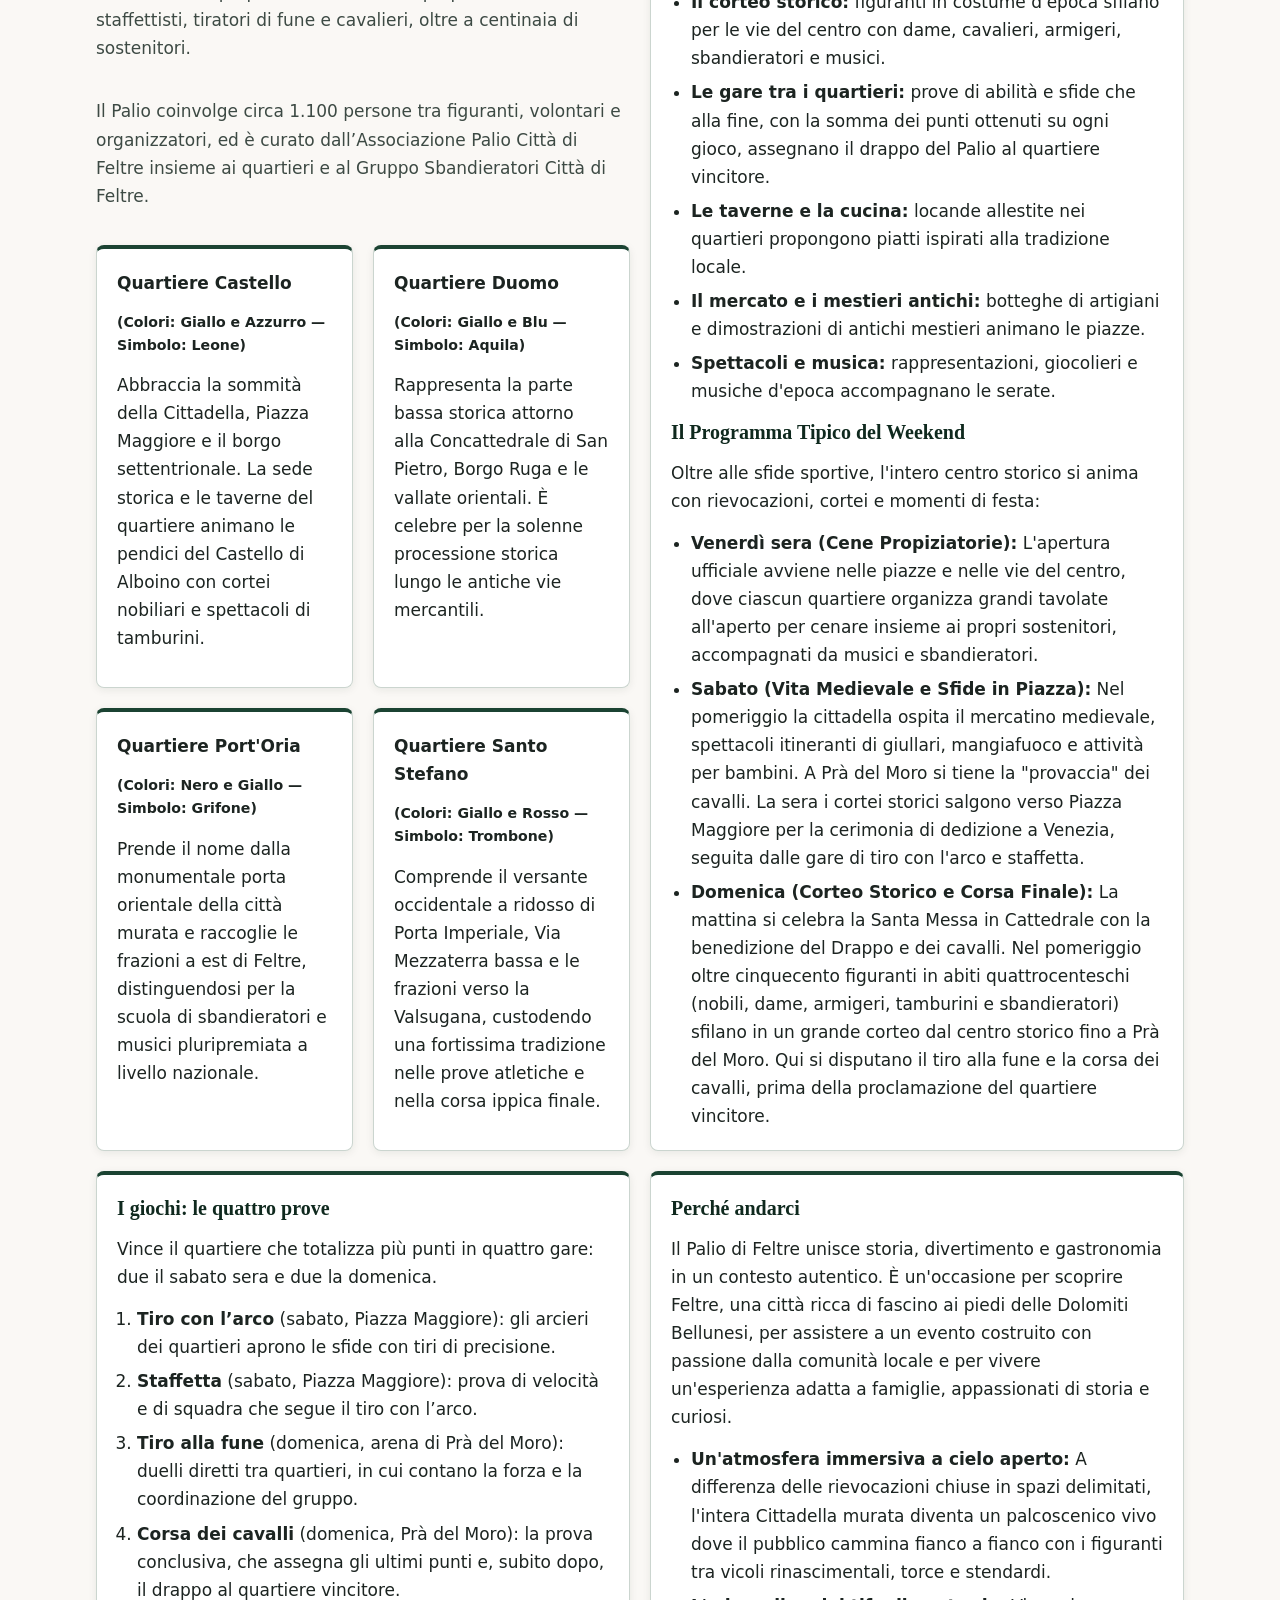
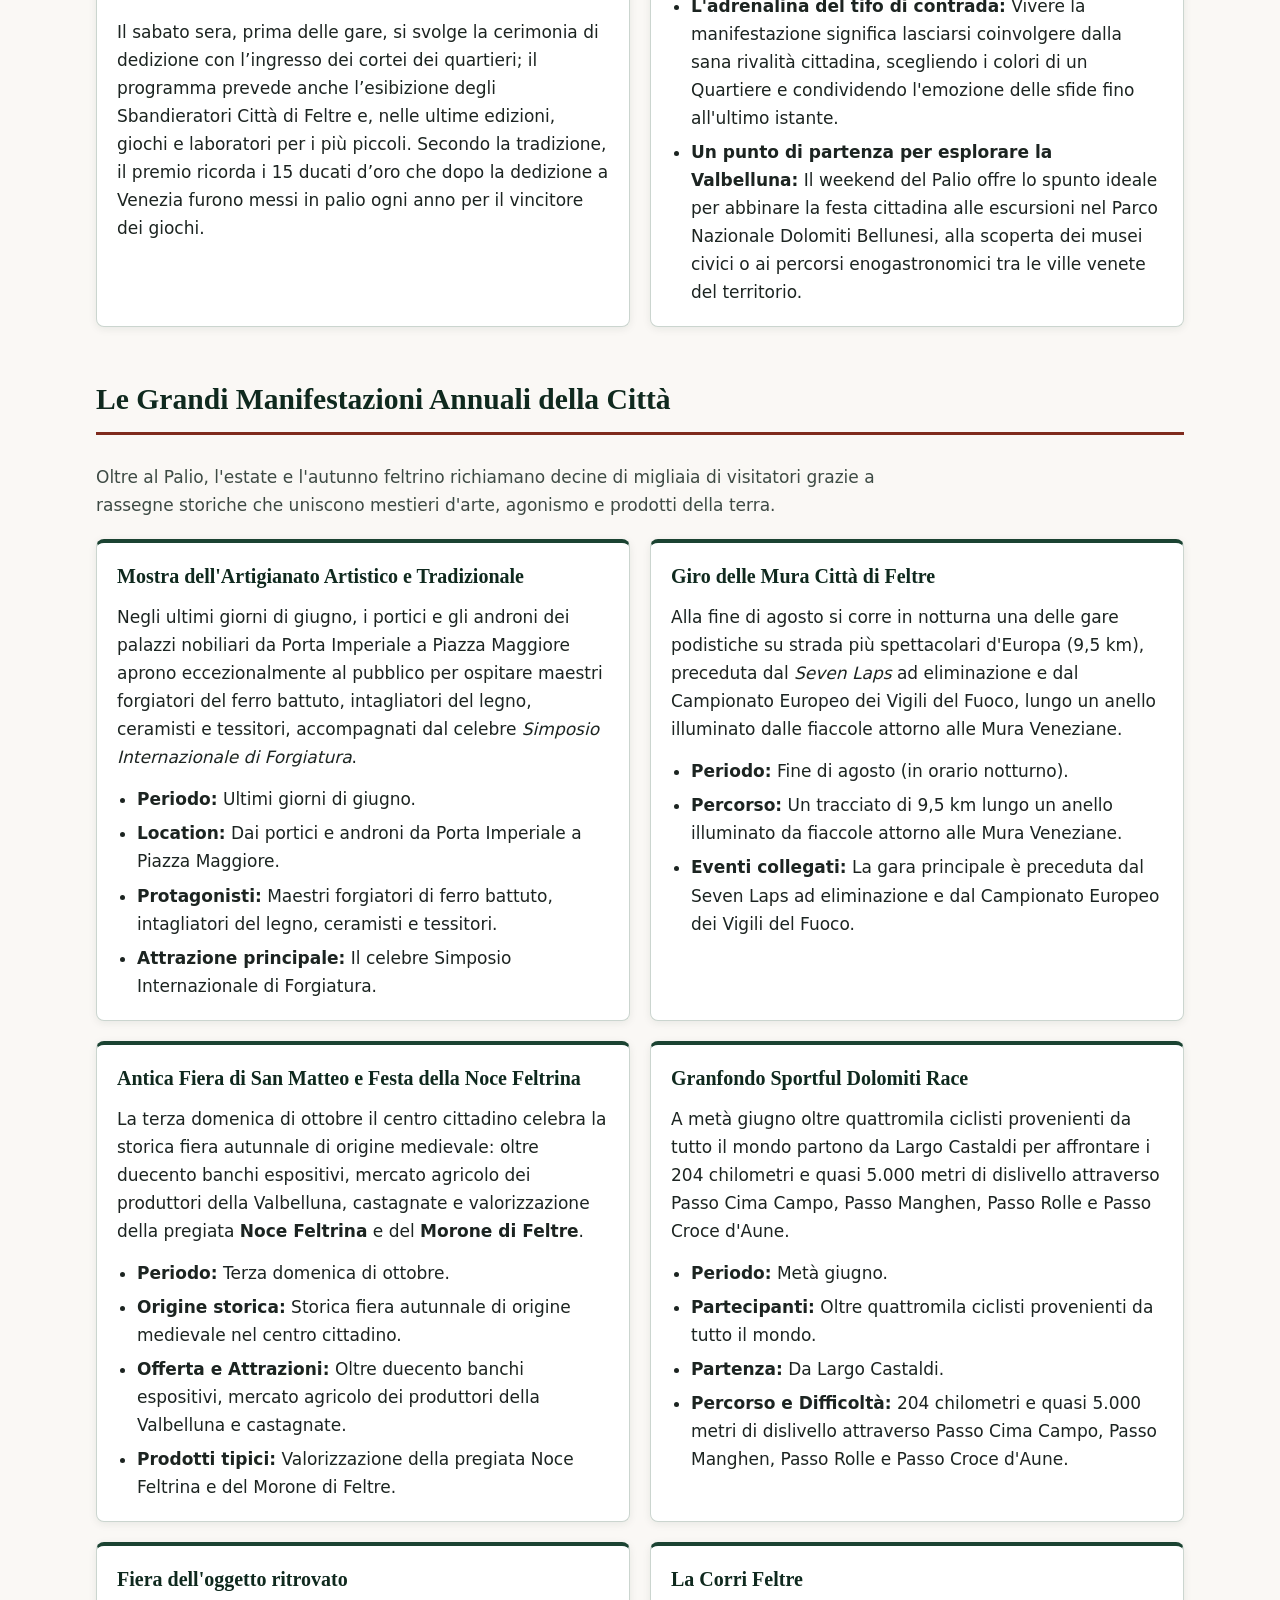
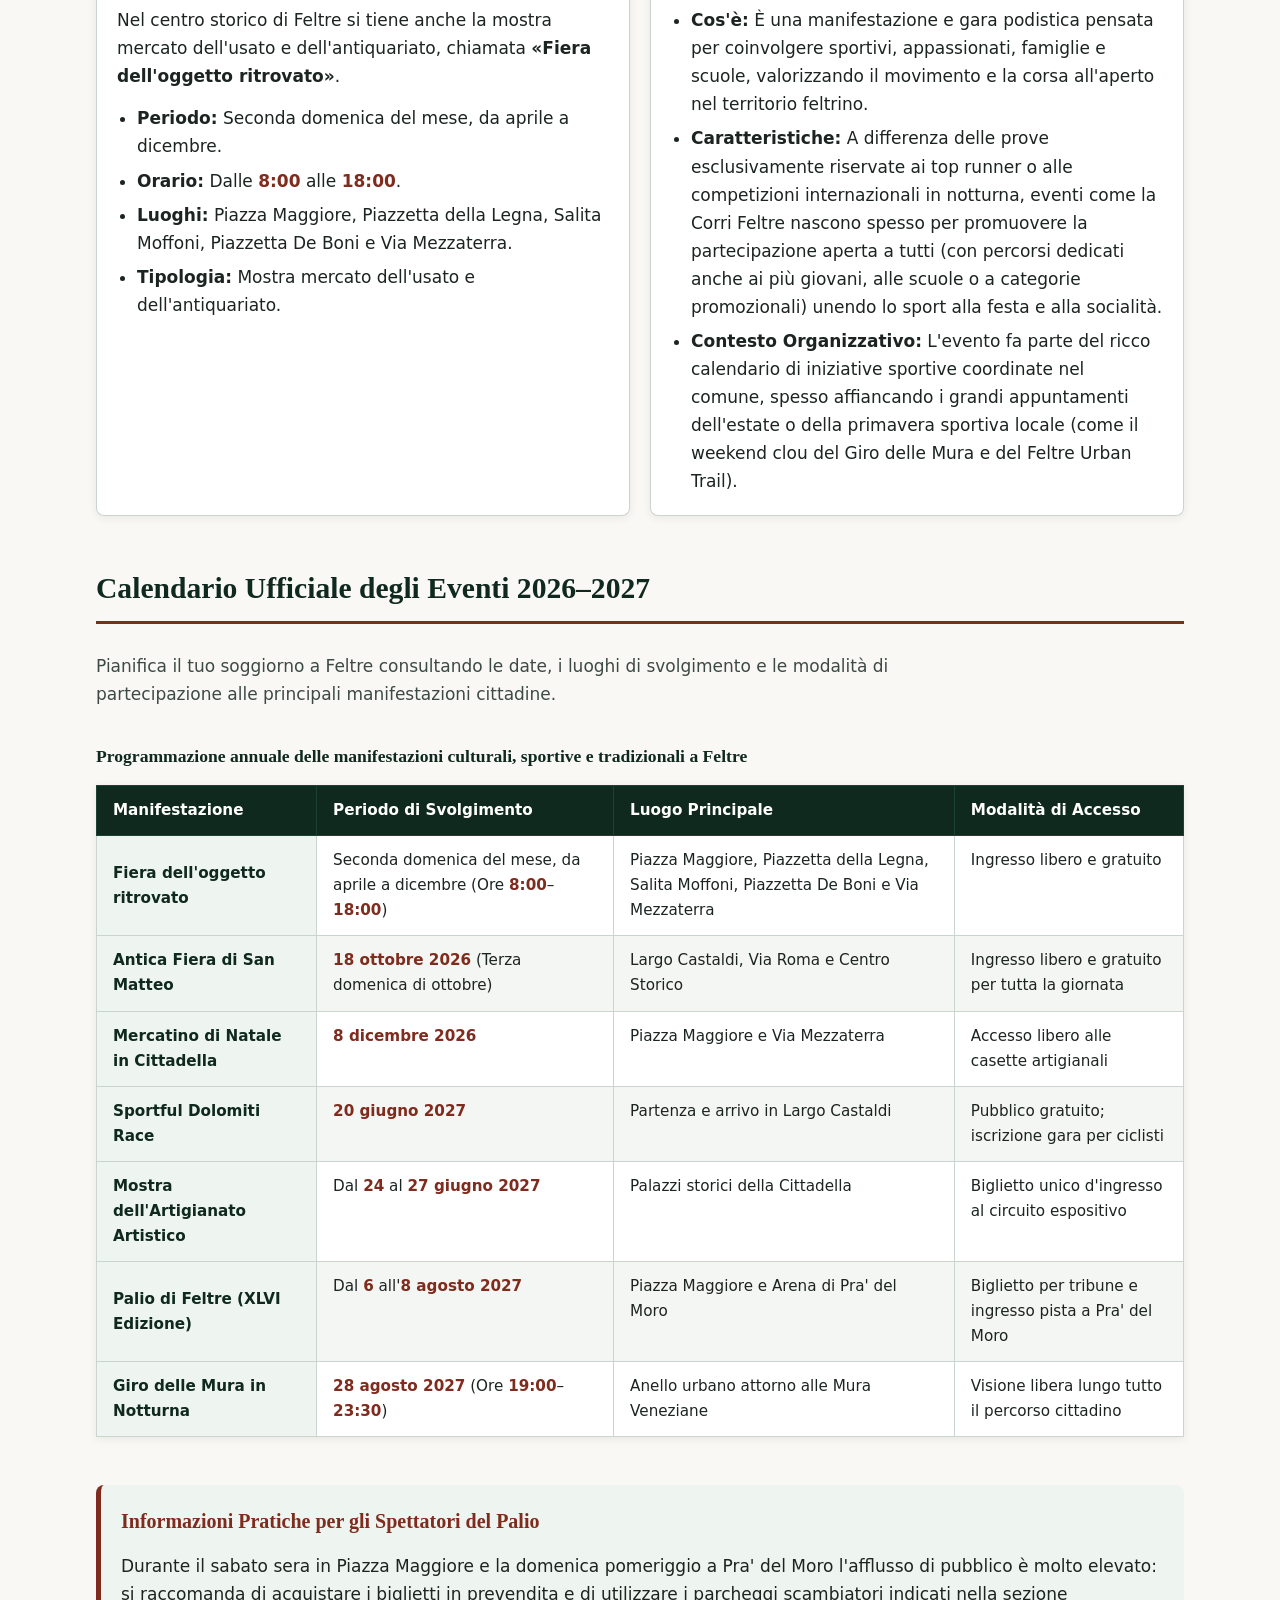
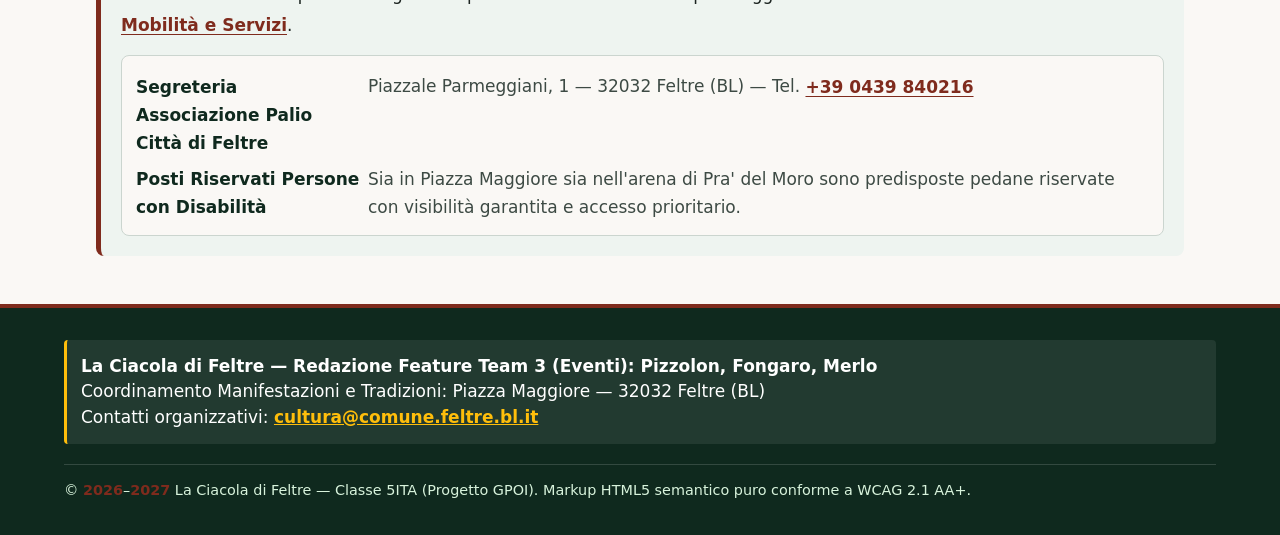
==== commit 1ec2c805: "File modificato, revisione della struttura e aggiunta di alcune informazioni" ====
--- a/eventi01.html
+++ b/eventi01.html
@@ -83,6 +83,14 @@
           <li><strong>Il mercato e i mestieri antichi:</strong> botteghe di artigiani e dimostrazioni di antichi mestieri animano le piazze.</li>
           <li><strong>Spettacoli e musica:</strong> rappresentazioni, giocolieri e musiche d'epoca accompagnano le serate.</li>
         </ul>
+        
+  <h3>Il Programma Tipico del Weekend</h3>
+  <p>Oltre alle sfide sportive, l'intero centro storico si anima con rievocazioni, cortei e momenti di festa:</p>
+  <ul>
+    <li><strong>Venerdì sera (Cene Propiziatorie):</strong> L'apertura ufficiale avviene nelle piazze e nelle vie del centro, dove ciascun quartiere organizza grandi tavolate all'aperto per cenare insieme ai propri sostenitori, accompagnati da musici e sbandieratori.</li>
+    <li><strong>Sabato (Vita Medievale e Sfide in Piazza):</strong> Nel pomeriggio la cittadella ospita il mercatino medievale, spettacoli itineranti di giullari, mangiafuoco e attività per bambini. A Prà del Moro si tiene la "provaccia" dei cavalli. La sera i cortei storici salgono verso Piazza Maggiore per la cerimonia di dedizione a Venezia, seguita dalle gare di tiro con l'arco e staffetta.</li>
+    <li><strong>Domenica (Corteo Storico e Corsa Finale):</strong> La mattina si celebra la Santa Messa in Cattedrale con la benedizione del Drappo e dei cavalli. Nel pomeriggio oltre cinquecento figuranti in abiti quattrocenteschi (nobili, dame, armigeri, tamburini e sbandieratori) sfilano in un grande corteo dal centro storico fino a Prà del Moro. Qui si disputano il tiro alla fune e la corsa dei cavalli, prima della proclamazione del quartiere vincitore.</li>
+  </ul>
       </article>
 
       <article>
@@ -99,8 +107,14 @@
 
       <article>
         <h3>Perché andarci</h3>
-        <p>Il Palio di Feltre unisce storia, divertimento e gastronomia in un contesto autentico. È un'occasione per scoprire Feltre, una città ricca di storia ai piedi delle Dolomiti Bellunesi, per assistere a un evento costruito con passione dalla comunità locale e per vivere un'esperienza adatta a famiglie, appassionati di storia e curiosi.</p>
-      </article>
+        <p>Il Palio di Feltre unisce storia, divertimento e gastronomia in un contesto autentico. È un'occasione per scoprire Feltre, una città ricca di fascino ai piedi delle Dolomiti Bellunesi, per assistere a un evento costruito con passione dalla comunità locale e per vivere un'esperienza adatta a famiglie, appassionati di storia e curiosi.</p>
+  <ul>
+    <li><strong>Un'atmosfera immersiva a cielo aperto:</strong> A differenza delle rievocazioni chiuse in spazi delimitati, l'intera Cittadella murata diventa un palcoscenico vivo dove il pubblico cammina fianco a fianco con i figuranti tra vicoli rinascimentali, torce e stendardi.</li>
+    <li><strong>L'adrenalina del tifo di contrada:</strong> Vivere la manifestazione significa lasciarsi coinvolgere dalla sana rivalità cittadina, scegliendo i colori di un Quartiere e condividendo l'emozione delle sfide fino all'ultimo istante.</li>
+    <li><strong>Un punto di partenza per esplorare la Valbelluna:</strong> Il weekend del Palio offre lo spunto ideale per abbinare la festa cittadina alle escursioni nel Parco Nazionale Dolomiti Bellunesi, alla scoperta dei musei civici o ai percorsi enogastronomici tra le ville venete del territorio.</li>
+  </ul>
+      </article>
+
     </section>
 
     <section aria-labelledby="titolo-grandi-rassegne">
@@ -164,6 +178,14 @@
           <li><strong>Tipologia:</strong> Mostra mercato dell'usato e dell'antiquariato.</li>
         </ul>
       </article>
+      <article>
+    <h3>La Corri Feltre</h3>
+    <ul>
+      <li><strong>Cos'è:</strong> È una manifestazione e gara podistica pensata per coinvolgere sportivi, appassionati, famiglie e scuole, valorizzando il movimento e la corsa all'aperto nel territorio feltrino.</li>
+      <li><strong>Caratteristiche:</strong> A differenza delle prove esclusivamente riservate ai top runner o alle competizioni internazionali in notturna, eventi come la Corri Feltre nascono spesso per promuovere la partecipazione aperta a tutti (con percorsi dedicati anche ai più giovani, alle scuole o a categorie promozionali) unendo lo sport alla festa e alla socialità.</li>
+      <li><strong>Contesto Organizzativo:</strong> L'evento fa parte del ricco calendario di iniziative sportive coordinate nel comune, spesso affiancando i grandi appuntamenti dell'estate o della primavera sportiva locale (come il weekend clou del Giro delle Mura e del Feltre Urban Trail).</li>
+    </ul>
+  </article>
     </section>
         
     <section aria-labelledby="titolo-calendario-tabella">
